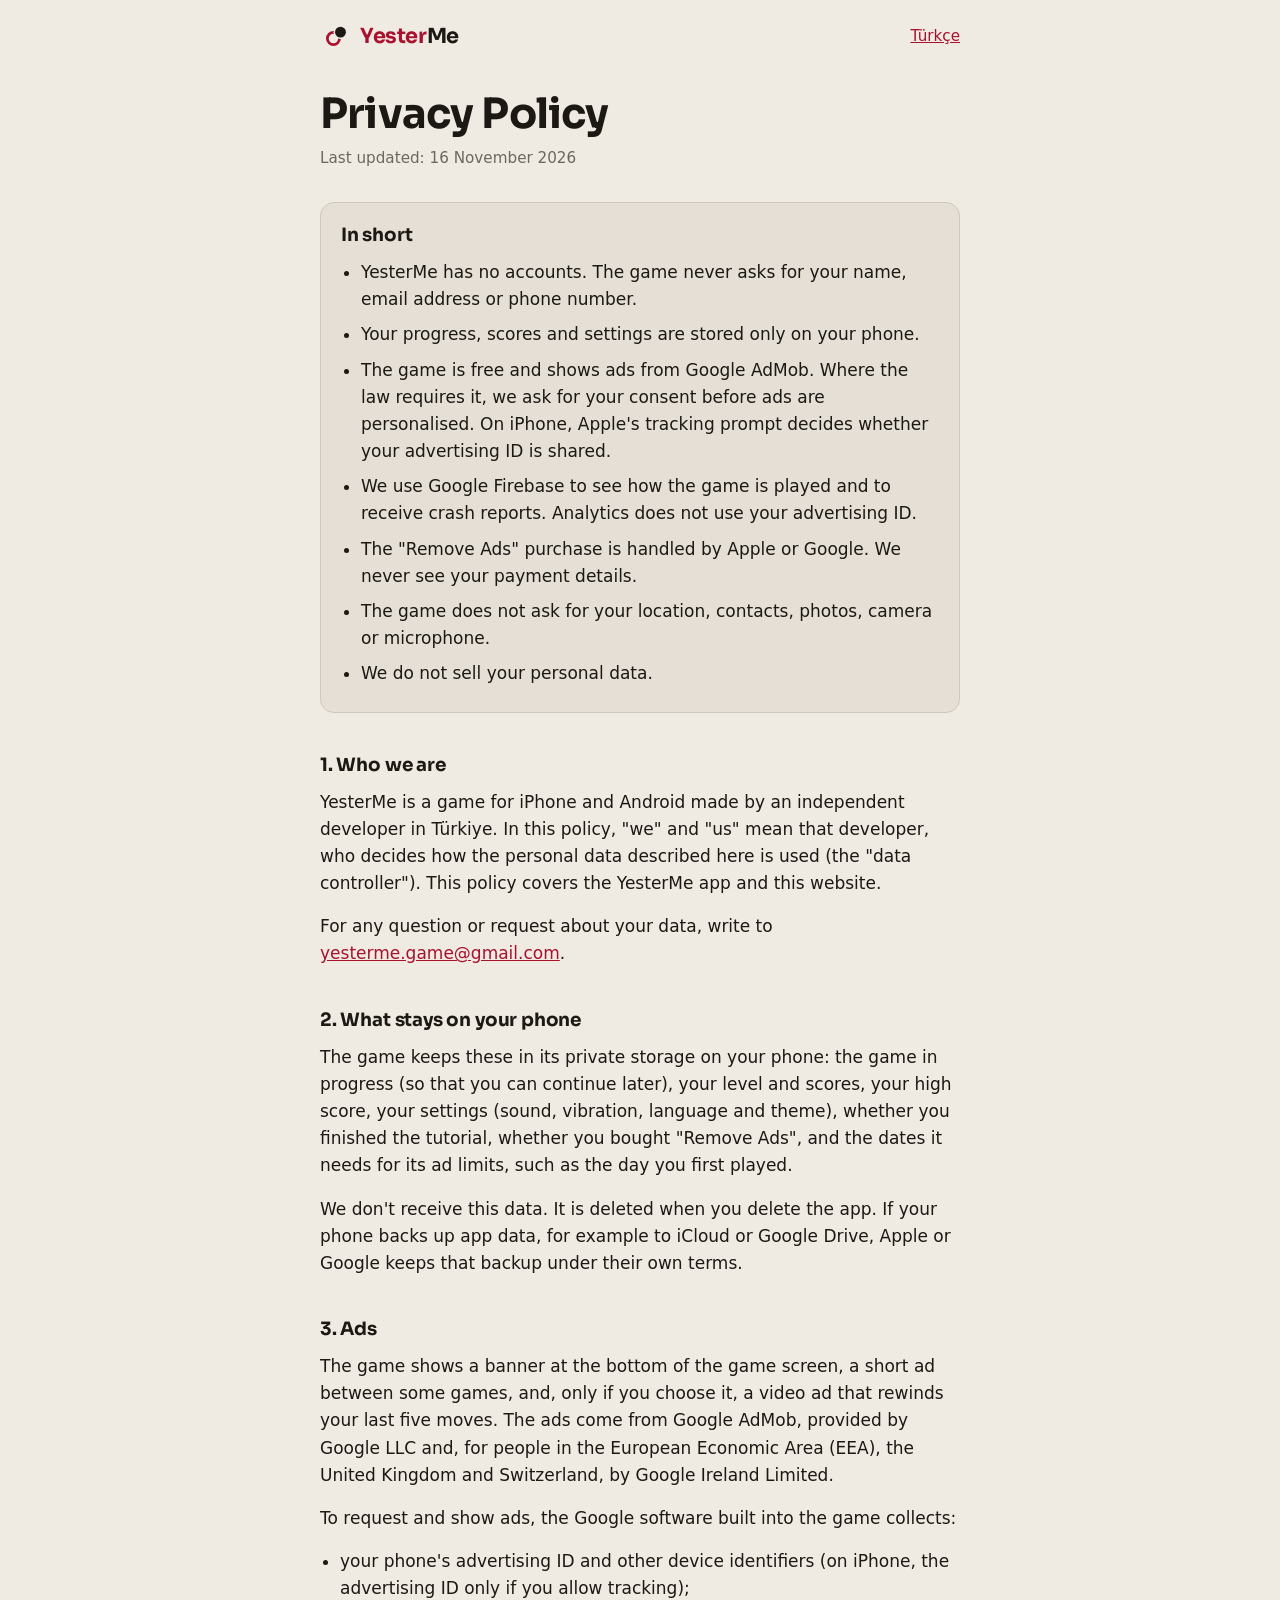
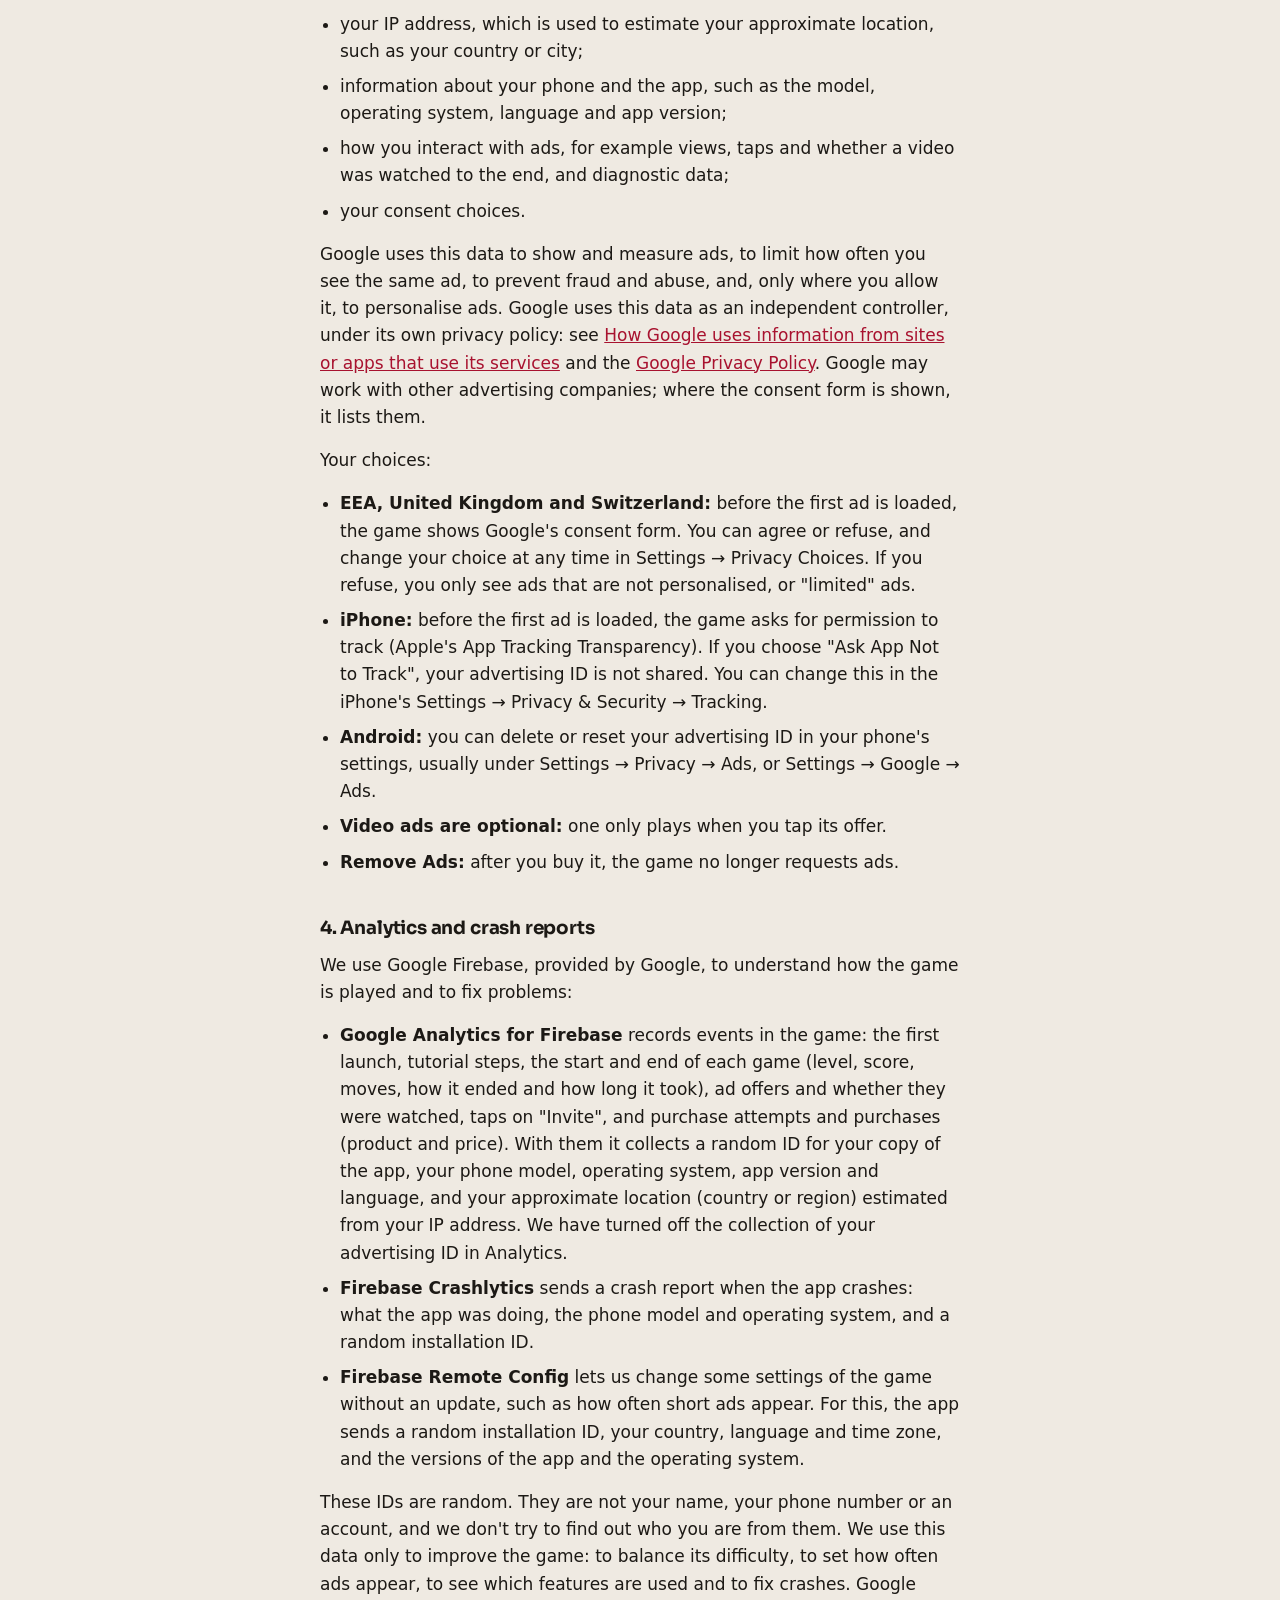
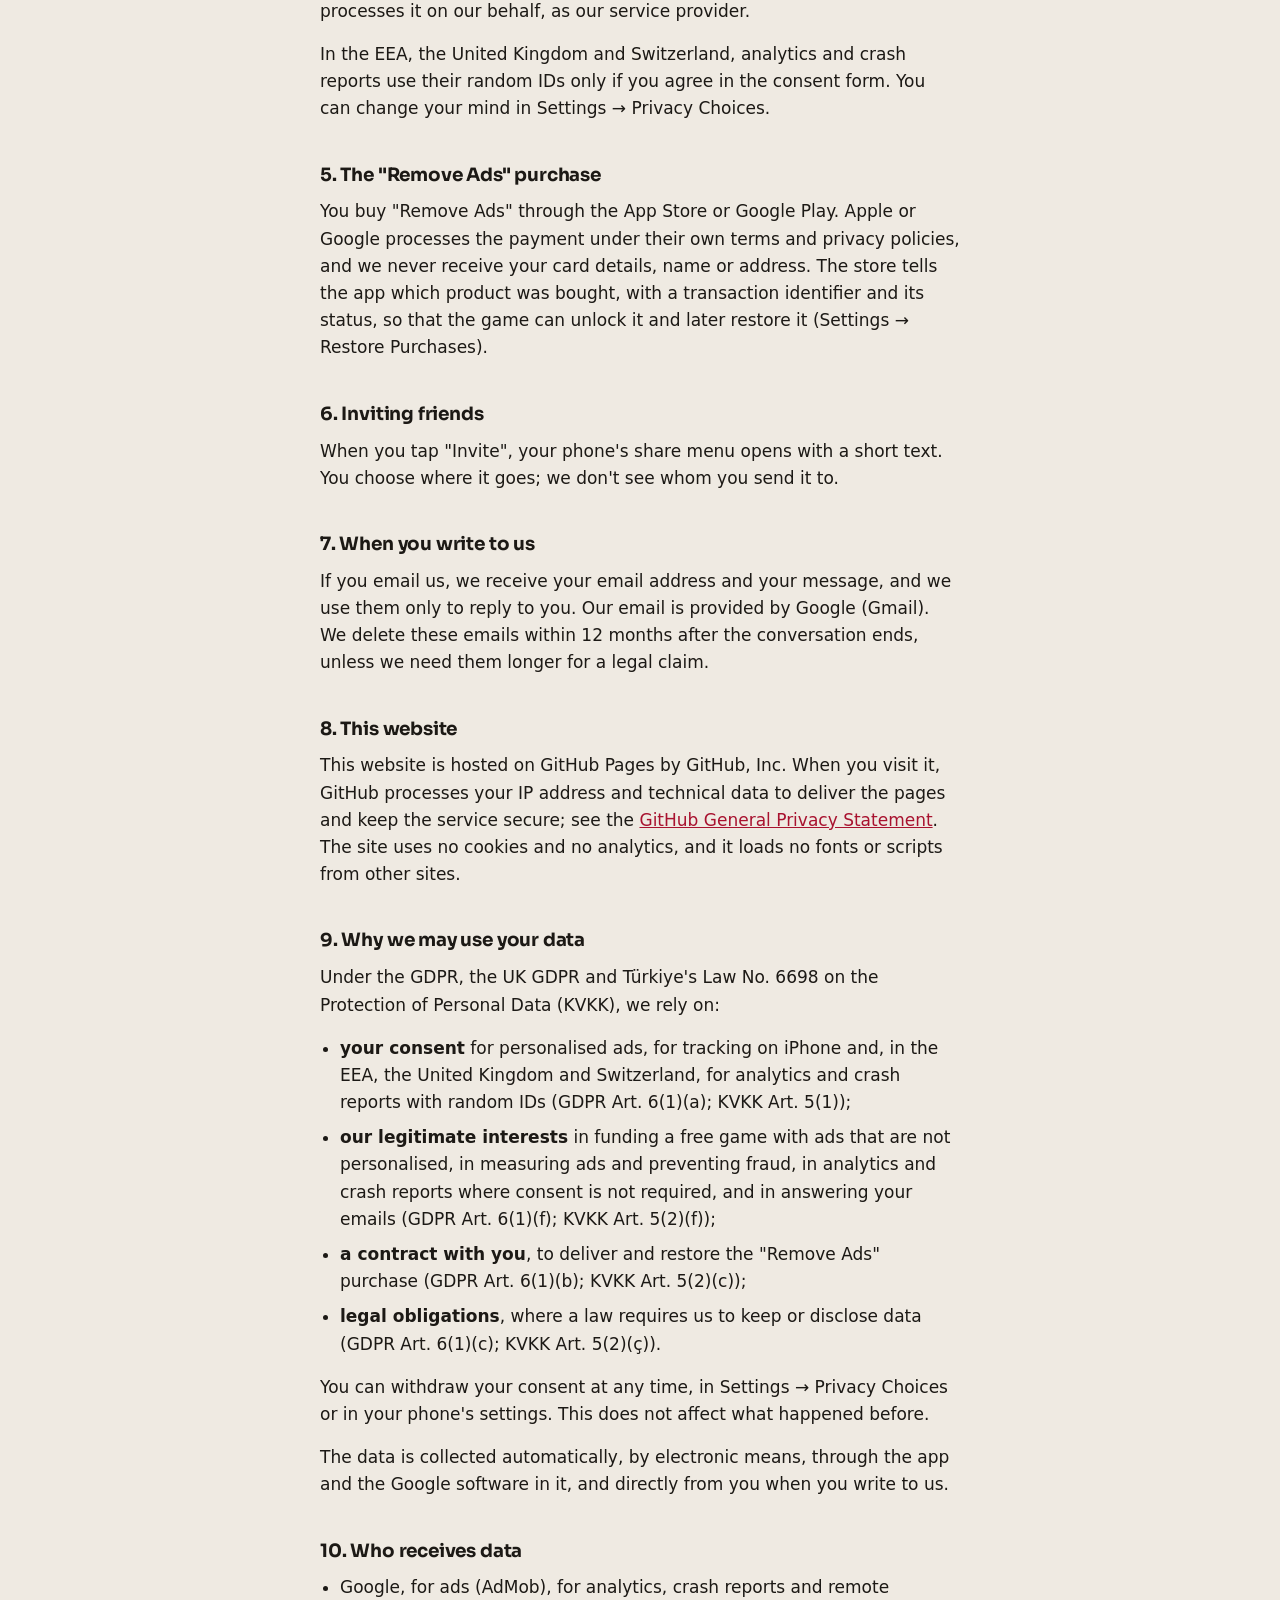
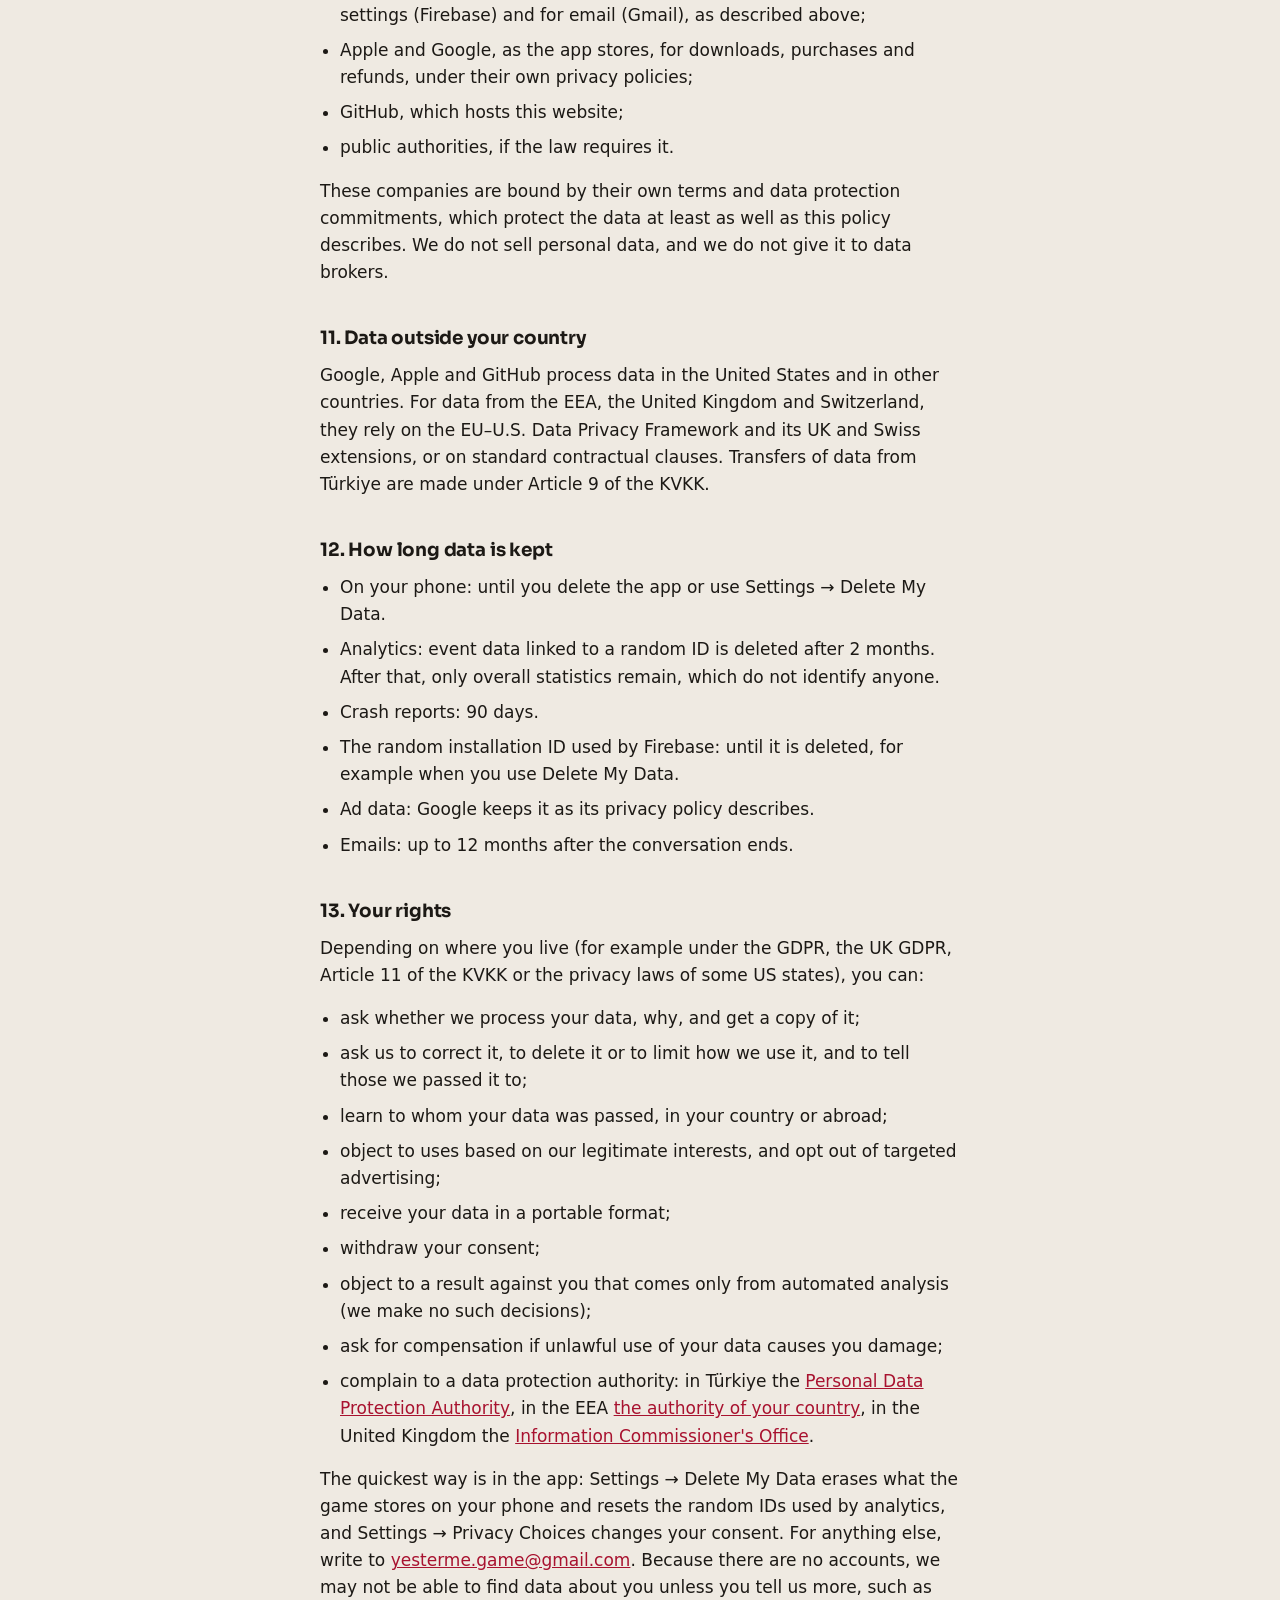
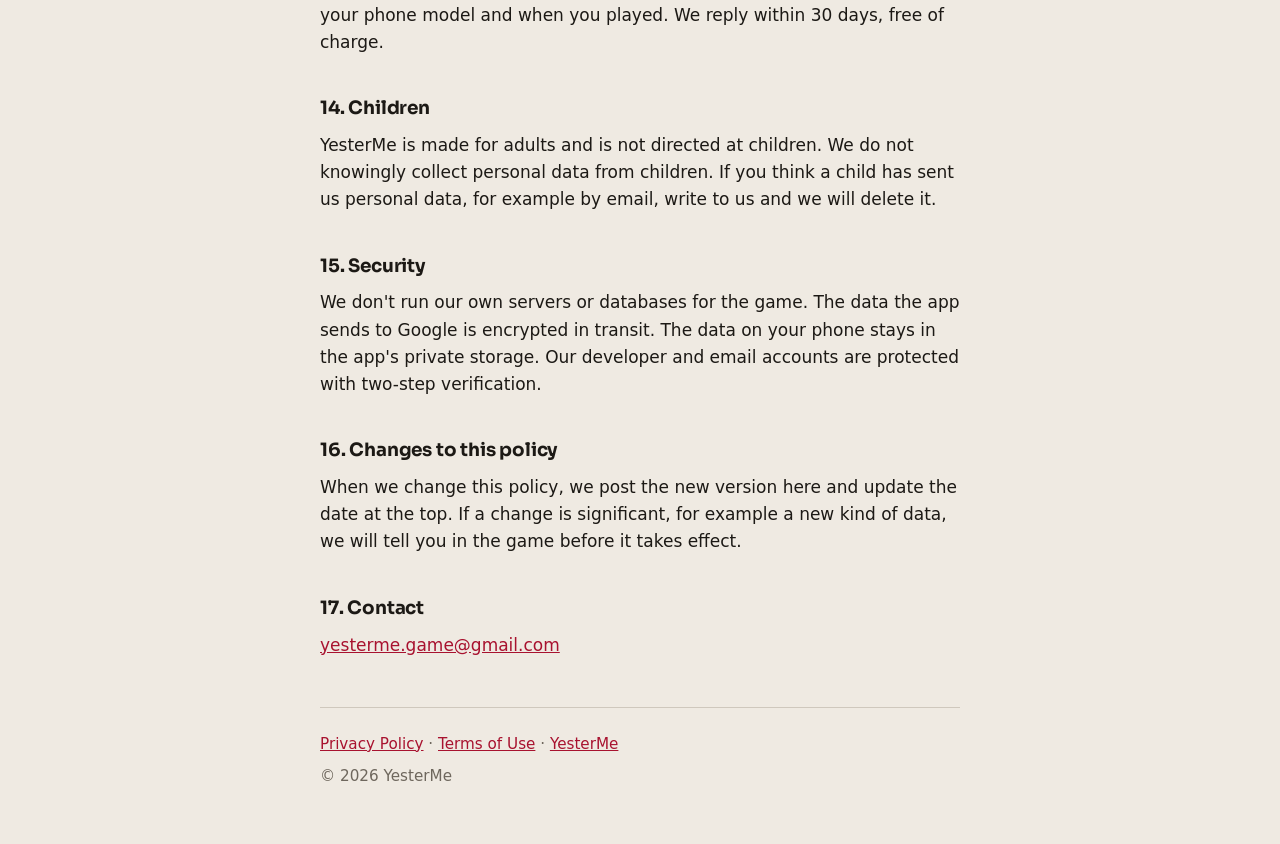
==== privacy/index.html @ 12de2207 "[ADD] Privacy policy and terms of use, in English and Turkish" ====
<!doctype html>
<html lang="en">
<head>
<meta charset="utf-8">
<meta name="viewport" content="width=device-width, initial-scale=1">
<title>Privacy Policy · YesterMe</title>
<meta name="description" content="How the YesterMe game handles your data: ads, analytics, the Remove Ads purchase and your choices.">
<meta name="color-scheme" content="dark light">
<link rel="icon" href="/favicon.svg" type="image/svg+xml">
<link rel="stylesheet" href="/style.css">
<link rel="canonical" href="https://yesterme-game.github.io/privacy/">
<link rel="alternate" hreflang="en" href="https://yesterme-game.github.io/privacy/">
<link rel="alternate" hreflang="tr" href="https://yesterme-game.github.io/tr/gizlilik/">
</head>
<body>
<header class="bar">
  <a class="brand" href="/" aria-label="YesterMe">
    <svg viewBox="0 0 100 100" aria-hidden="true">
      <mask id="cut" maskUnits="userSpaceOnUse" x="0" y="0" width="100" height="100">
        <rect width="100" height="100" fill="#fff"/>
        <circle cx="64" cy="38" r="21.5" fill="#000"/>
      </mask>
      <circle cx="42" cy="58" r="19" fill="none" stroke="var(--cherry)" stroke-width="8.5" mask="url(#cut)"/>
      <circle cx="64" cy="38" r="17" fill="var(--disc)"/>
    </svg>
    <span class="word"><span class="yester">Yester</span><span class="me">Me</span></span>
  </a>
  <a class="lang" href="/tr/gizlilik/" hreflang="tr" lang="tr">Türkçe</a>
</header>
<main class="doc">
  <h1>Privacy Policy</h1>
  <p class="updated">Last updated: 16 November 2026</p>

  <section class="short" aria-labelledby="short">
    <h2 id="short">In short</h2>
    <ul>
      <li>YesterMe has no accounts. The game never asks for your name, email address or phone number.</li>
      <li>Your progress, scores and settings are stored only on your phone.</li>
      <li>The game is free and shows ads from Google AdMob. Where the law requires it, we ask for your consent before ads are personalised. On iPhone, Apple's tracking prompt decides whether your advertising ID is shared.</li>
      <li>We use Google Firebase to see how the game is played and to receive crash reports. Analytics does not use your advertising ID.</li>
      <li>The "Remove Ads" purchase is handled by Apple or Google. We never see your payment details.</li>
      <li>The game does not ask for your location, contacts, photos, camera or microphone.</li>
      <li>We do not sell your personal data.</li>
    </ul>
  </section>

  <h2 id="who">1. Who we are</h2>
  <p>YesterMe is a game for iPhone and Android made by an independent developer in Türkiye. In this policy, "we" and "us" mean that developer, who decides how the personal data described here is used (the "data controller"). This policy covers the YesterMe app and this website.</p>
  <p>For any question or request about your data, write to <a href="mailto:yesterme.game@gmail.com">yesterme.game@gmail.com</a>.</p>

  <h2 id="phone">2. What stays on your phone</h2>
  <p>The game keeps these in its private storage on your phone: the game in progress (so that you can continue later), your level and scores, your high score, your settings (sound, vibration, language and theme), whether you finished the tutorial, whether you bought "Remove Ads", and the dates it needs for its ad limits, such as the day you first played.</p>
  <p>We don't receive this data. It is deleted when you delete the app. If your phone backs up app data, for example to iCloud or Google Drive, Apple or Google keeps that backup under their own terms.</p>

  <h2 id="ads">3. Ads</h2>
  <p>The game shows a banner at the bottom of the game screen, a short ad between some games, and, only if you choose it, a video ad that rewinds your last five moves. The ads come from Google AdMob, provided by Google LLC and, for people in the European Economic Area (EEA), the United Kingdom and Switzerland, by Google Ireland Limited.</p>
  <p>To request and show ads, the Google software built into the game collects:</p>
  <ul>
    <li>your phone's advertising ID and other device identifiers (on iPhone, the advertising ID only if you allow tracking);</li>
    <li>your IP address, which is used to estimate your approximate location, such as your country or city;</li>
    <li>information about your phone and the app, such as the model, operating system, language and app version;</li>
    <li>how you interact with ads, for example views, taps and whether a video was watched to the end, and diagnostic data;</li>
    <li>your consent choices.</li>
  </ul>
  <p>Google uses this data to show and measure ads, to limit how often you see the same ad, to prevent fraud and abuse, and, only where you allow it, to personalise ads. Google uses this data as an independent controller, under its own privacy policy: see <a href="https://policies.google.com/technologies/partner-sites">How Google uses information from sites or apps that use its services</a> and the <a href="https://policies.google.com/privacy">Google Privacy Policy</a>. Google may work with other advertising companies; where the consent form is shown, it lists them.</p>
  <p>Your choices:</p>
  <ul>
    <li><strong>EEA, United Kingdom and Switzerland:</strong> before the first ad is loaded, the game shows Google's consent form. You can agree or refuse, and change your choice at any time in Settings → Privacy Choices. If you refuse, you only see ads that are not personalised, or "limited" ads.</li>
    <li><strong>iPhone:</strong> before the first ad is loaded, the game asks for permission to track (Apple's App Tracking Transparency). If you choose "Ask App Not to Track", your advertising ID is not shared. You can change this in the iPhone's Settings → Privacy &amp; Security → Tracking.</li>
    <li><strong>Android:</strong> you can delete or reset your advertising ID in your phone's settings, usually under Settings → Privacy → Ads, or Settings → Google → Ads.</li>
    <li><strong>Video ads are optional:</strong> one only plays when you tap its offer.</li>
    <li><strong>Remove Ads:</strong> after you buy it, the game no longer requests ads.</li>
  </ul>

  <h2 id="analytics">4. Analytics and crash reports</h2>
  <p>We use Google Firebase, provided by Google, to understand how the game is played and to fix problems:</p>
  <ul>
    <li><strong>Google Analytics for Firebase</strong> records events in the game: the first launch, tutorial steps, the start and end of each game (level, score, moves, how it ended and how long it took), ad offers and whether they were watched, taps on "Invite", and purchase attempts and purchases (product and price). With them it collects a random ID for your copy of the app, your phone model, operating system, app version and language, and your approximate location (country or region) estimated from your IP address. We have turned off the collection of your advertising ID in Analytics.</li>
    <li><strong>Firebase Crashlytics</strong> sends a crash report when the app crashes: what the app was doing, the phone model and operating system, and a random installation ID.</li>
    <li><strong>Firebase Remote Config</strong> lets us change some settings of the game without an update, such as how often short ads appear. For this, the app sends a random installation ID, your country, language and time zone, and the versions of the app and the operating system.</li>
  </ul>
  <p>These IDs are random. They are not your name, your phone number or an account, and we don't try to find out who you are from them. We use this data only to improve the game: to balance its difficulty, to set how often ads appear, to see which features are used and to fix crashes. Google processes it on our behalf, as our service provider.</p>
  <p>In the EEA, the United Kingdom and Switzerland, analytics and crash reports use their random IDs only if you agree in the consent form. You can change your mind in Settings → Privacy Choices.</p>

  <h2 id="purchases">5. The "Remove Ads" purchase</h2>
  <p>You buy "Remove Ads" through the App Store or Google Play. Apple or Google processes the payment under their own terms and privacy policies, and we never receive your card details, name or address. The store tells the app which product was bought, with a transaction identifier and its status, so that the game can unlock it and later restore it (Settings → Restore Purchases).</p>

  <h2 id="invite">6. Inviting friends</h2>
  <p>When you tap "Invite", your phone's share menu opens with a short text. You choose where it goes; we don't see whom you send it to.</p>

  <h2 id="email">7. When you write to us</h2>
  <p>If you email us, we receive your email address and your message, and we use them only to reply to you. Our email is provided by Google (Gmail). We delete these emails within 12 months after the conversation ends, unless we need them longer for a legal claim.</p>

  <h2 id="website">8. This website</h2>
  <p>This website is hosted on GitHub Pages by GitHub, Inc. When you visit it, GitHub processes your IP address and technical data to deliver the pages and keep the service secure; see the <a href="https://docs.github.com/en/site-policy/privacy-policies/github-general-privacy-statement">GitHub General Privacy Statement</a>. The site uses no cookies and no analytics, and it loads no fonts or scripts from other sites.</p>

  <h2 id="bases">9. Why we may use your data</h2>
  <p>Under the GDPR, the UK GDPR and Türkiye's Law No. 6698 on the Protection of Personal Data (KVKK), we rely on:</p>
  <ul>
    <li><strong>your consent</strong> for personalised ads, for tracking on iPhone and, in the EEA, the United Kingdom and Switzerland, for analytics and crash reports with random IDs (GDPR Art. 6(1)(a); KVKK Art. 5(1));</li>
    <li><strong>our legitimate interests</strong> in funding a free game with ads that are not personalised, in measuring ads and preventing fraud, in analytics and crash reports where consent is not required, and in answering your emails (GDPR Art. 6(1)(f); KVKK Art. 5(2)(f));</li>
    <li><strong>a contract with you</strong>, to deliver and restore the "Remove Ads" purchase (GDPR Art. 6(1)(b); KVKK Art. 5(2)(c));</li>
    <li><strong>legal obligations</strong>, where a law requires us to keep or disclose data (GDPR Art. 6(1)(c); KVKK Art. 5(2)(ç)).</li>
  </ul>
  <p>You can withdraw your consent at any time, in Settings → Privacy Choices or in your phone's settings. This does not affect what happened before.</p>
  <p>The data is collected automatically, by electronic means, through the app and the Google software in it, and directly from you when you write to us.</p>

  <h2 id="recipients">10. Who receives data</h2>
  <ul>
    <li>Google, for ads (AdMob), for analytics, crash reports and remote settings (Firebase) and for email (Gmail), as described above;</li>
    <li>Apple and Google, as the app stores, for downloads, purchases and refunds, under their own privacy policies;</li>
    <li>GitHub, which hosts this website;</li>
    <li>public authorities, if the law requires it.</li>
  </ul>
  <p>These companies are bound by their own terms and data protection commitments, which protect the data at least as well as this policy describes. We do not sell personal data, and we do not give it to data brokers.</p>

  <h2 id="transfers">11. Data outside your country</h2>
  <p>Google, Apple and GitHub process data in the United States and in other countries. For data from the EEA, the United Kingdom and Switzerland, they rely on the EU–U.S. Data Privacy Framework and its UK and Swiss extensions, or on standard contractual clauses. Transfers of data from Türkiye are made under Article 9 of the KVKK.</p>

  <h2 id="retention">12. How long data is kept</h2>
  <ul>
    <li>On your phone: until you delete the app or use Settings → Delete My Data.</li>
    <li>Analytics: event data linked to a random ID is deleted after 2 months. After that, only overall statistics remain, which do not identify anyone.</li>
    <li>Crash reports: 90 days.</li>
    <li>The random installation ID used by Firebase: until it is deleted, for example when you use Delete My Data.</li>
    <li>Ad data: Google keeps it as its privacy policy describes.</li>
    <li>Emails: up to 12 months after the conversation ends.</li>
  </ul>

  <h2 id="rights">13. Your rights</h2>
  <p>Depending on where you live (for example under the GDPR, the UK GDPR, Article 11 of the KVKK or the privacy laws of some US states), you can:</p>
  <ul>
    <li>ask whether we process your data, why, and get a copy of it;</li>
    <li>ask us to correct it, to delete it or to limit how we use it, and to tell those we passed it to;</li>
    <li>learn to whom your data was passed, in your country or abroad;</li>
    <li>object to uses based on our legitimate interests, and opt out of targeted advertising;</li>
    <li>receive your data in a portable format;</li>
    <li>withdraw your consent;</li>
    <li>object to a result against you that comes only from automated analysis (we make no such decisions);</li>
    <li>ask for compensation if unlawful use of your data causes you damage;</li>
    <li>complain to a data protection authority: in Türkiye the <a href="https://www.kvkk.gov.tr/">Personal Data Protection Authority</a>, in the EEA <a href="https://www.edpb.europa.eu/about-edpb/about-edpb/members_en">the authority of your country</a>, in the United Kingdom the <a href="https://ico.org.uk/make-a-complaint/">Information Commissioner's Office</a>.</li>
  </ul>
  <p>The quickest way is in the app: Settings → Delete My Data erases what the game stores on your phone and resets the random IDs used by analytics, and Settings → Privacy Choices changes your consent. For anything else, write to <a href="mailto:yesterme.game@gmail.com">yesterme.game@gmail.com</a>. Because there are no accounts, we may not be able to find data about you unless you tell us more, such as your phone model and when you played. We reply within 30 days, free of charge.</p>

  <h2 id="children">14. Children</h2>
  <p>YesterMe is made for adults and is not directed at children. We do not knowingly collect personal data from children. If you think a child has sent us personal data, for example by email, write to us and we will delete it.</p>

  <h2 id="security">15. Security</h2>
  <p>We don't run our own servers or databases for the game. The data the app sends to Google is encrypted in transit. The data on your phone stays in the app's private storage. Our developer and email accounts are protected with two-step verification.</p>

  <h2 id="changes">16. Changes to this policy</h2>
  <p>When we change this policy, we post the new version here and update the date at the top. If a change is significant, for example a new kind of data, we will tell you in the game before it takes effect.</p>

  <h2 id="contact">17. Contact</h2>
  <p><a href="mailto:yesterme.game@gmail.com">yesterme.game@gmail.com</a></p>

  <footer>
    <p><a href="/privacy/">Privacy Policy</a> · <a href="/terms/">Terms of Use</a> · <a href="/">YesterMe</a></p>
    <p>© 2026 YesterMe</p>
  </footer>
</main>
</body>
</html>
---- style.css ----
/* YesterMe website: one stylesheet for every page. The colours are the game's own: Night Watch's
   dark board and the cherry of the echoes (the game repo's DECISIONS S-70, S-71). */

/* Sora Bold, the wordmark's typeface (SIL Open Font License, fonts/OFL.txt), served from this
   site so that a visit sends nothing to a font host. */
@font-face {
  font-family: "Sora";
  src: url("/fonts/sora-700.ttf") format("truetype");
  font-weight: 700;
  font-display: swap;
}

:root {
  --bg: #1a1815;
  --panel: #24211d;
  --ink: #efe8dc;
  --muted: #9a9284;
  --border: #3a352f;
  --cherry: #f2405f;
  --disc: #f7f2e8;
  --primary: #c01c3e;
  --on-primary: #fff7f2;
}
@media (prefers-color-scheme: light) {
  :root {
    --bg: #efeae2;
    --panel: #e5dfd5;
    --ink: #1c1915;
    --muted: #6e675d;
    --border: #cfc8bd;
    --cherry: #a8122f;
    --disc: #1c1915;
    --primary: #a8122f;
    --on-primary: #ffffff;
  }
}

* { box-sizing: border-box; }
html { -webkit-text-size-adjust: 100%; }
body {
  margin: 0;
  background: var(--bg);
  color: var(--ink);
  font: 17px/1.6 system-ui, -apple-system, "Segoe UI", Roboto, "Helvetica Neue", Arial, sans-serif;
}
a { color: var(--cherry); }
p { margin: 0 0 1rem; }
.yester { color: var(--cherry); }
.me { color: var(--ink); }

/* The home page. */
.home { max-width: 36rem; margin: 0 auto; padding: 4.5rem 16px 3rem; }
.home .logo { display: flex; align-items: center; gap: 14px; margin: 0 0 1.25rem; }
.home .logo svg { width: 64px; height: 64px; flex: none; }
.home h1 {
  margin: 0;
  font: 700 clamp(2.6rem, 11vw, 3.6rem)/1 "Sora", system-ui, sans-serif;
  letter-spacing: -0.03em;
}
.home .tagline { margin: 0 0 1rem; font: 700 1.25rem/1.35 "Sora", system-ui, sans-serif; letter-spacing: -0.01em; }
.home .soon {
  display: inline-block;
  margin-top: 0.25rem;
  padding: 0.4rem 0.9rem;
  border-radius: 999px;
  background: var(--primary);
  color: var(--on-primary);
  font: 700 0.85rem/1.2 "Sora", system-ui, sans-serif;
}
.home section { margin-top: 3rem; padding-top: 2.25rem; border-top: 1px solid var(--border); }
.home h2 {
  margin: 0 0 0.75rem;
  font: 700 0.8rem/1 "Sora", system-ui, sans-serif;
  letter-spacing: 0.1em;
  text-transform: uppercase;
  color: var(--muted);
}
footer { margin-top: 3rem; padding-top: 1.5rem; border-top: 1px solid var(--border); color: var(--muted); font-size: 0.95rem; }

/* The privacy policy and the terms of use. */
.bar {
  max-width: 42rem;
  margin: 0 auto;
  padding: 1.25rem 16px 0;
  display: flex;
  align-items: center;
  justify-content: space-between;
  gap: 1rem;
}
.brand { display: inline-flex; align-items: center; gap: 8px; text-decoration: none; }
.brand svg { width: 32px; height: 32px; flex: none; }
.brand .word { font: 700 1.3rem/1 "Sora", system-ui, sans-serif; letter-spacing: -0.02em; }
.lang { font-size: 0.95rem; }
.doc { max-width: 42rem; margin: 0 auto; padding: 2.5rem 16px 3rem; }
.doc h1 {
  margin: 0 0 0.5rem;
  font: 700 clamp(2rem, 8vw, 2.6rem)/1.1 "Sora", system-ui, sans-serif;
  letter-spacing: -0.02em;
}
.doc .updated { margin: 0 0 2rem; color: var(--muted); font-size: 0.95rem; }
.doc h2 {
  margin: 2.5rem 0 0.75rem;
  font: 700 1.15rem/1.3 "Sora", system-ui, sans-serif;
  letter-spacing: -0.01em;
}
.doc ul { margin: 0 0 1rem; padding-left: 1.25rem; }
.doc li { margin: 0 0 0.5rem; }
.doc .short {
  margin: 0 0 2rem;
  padding: 1.25rem 1.25rem 0.5rem;
  border: 1px solid var(--border);
  border-radius: 14px;
  background: var(--panel);
}
.doc .short h2 { margin-top: 0; }
.doc footer p { margin-bottom: 0.5rem; }
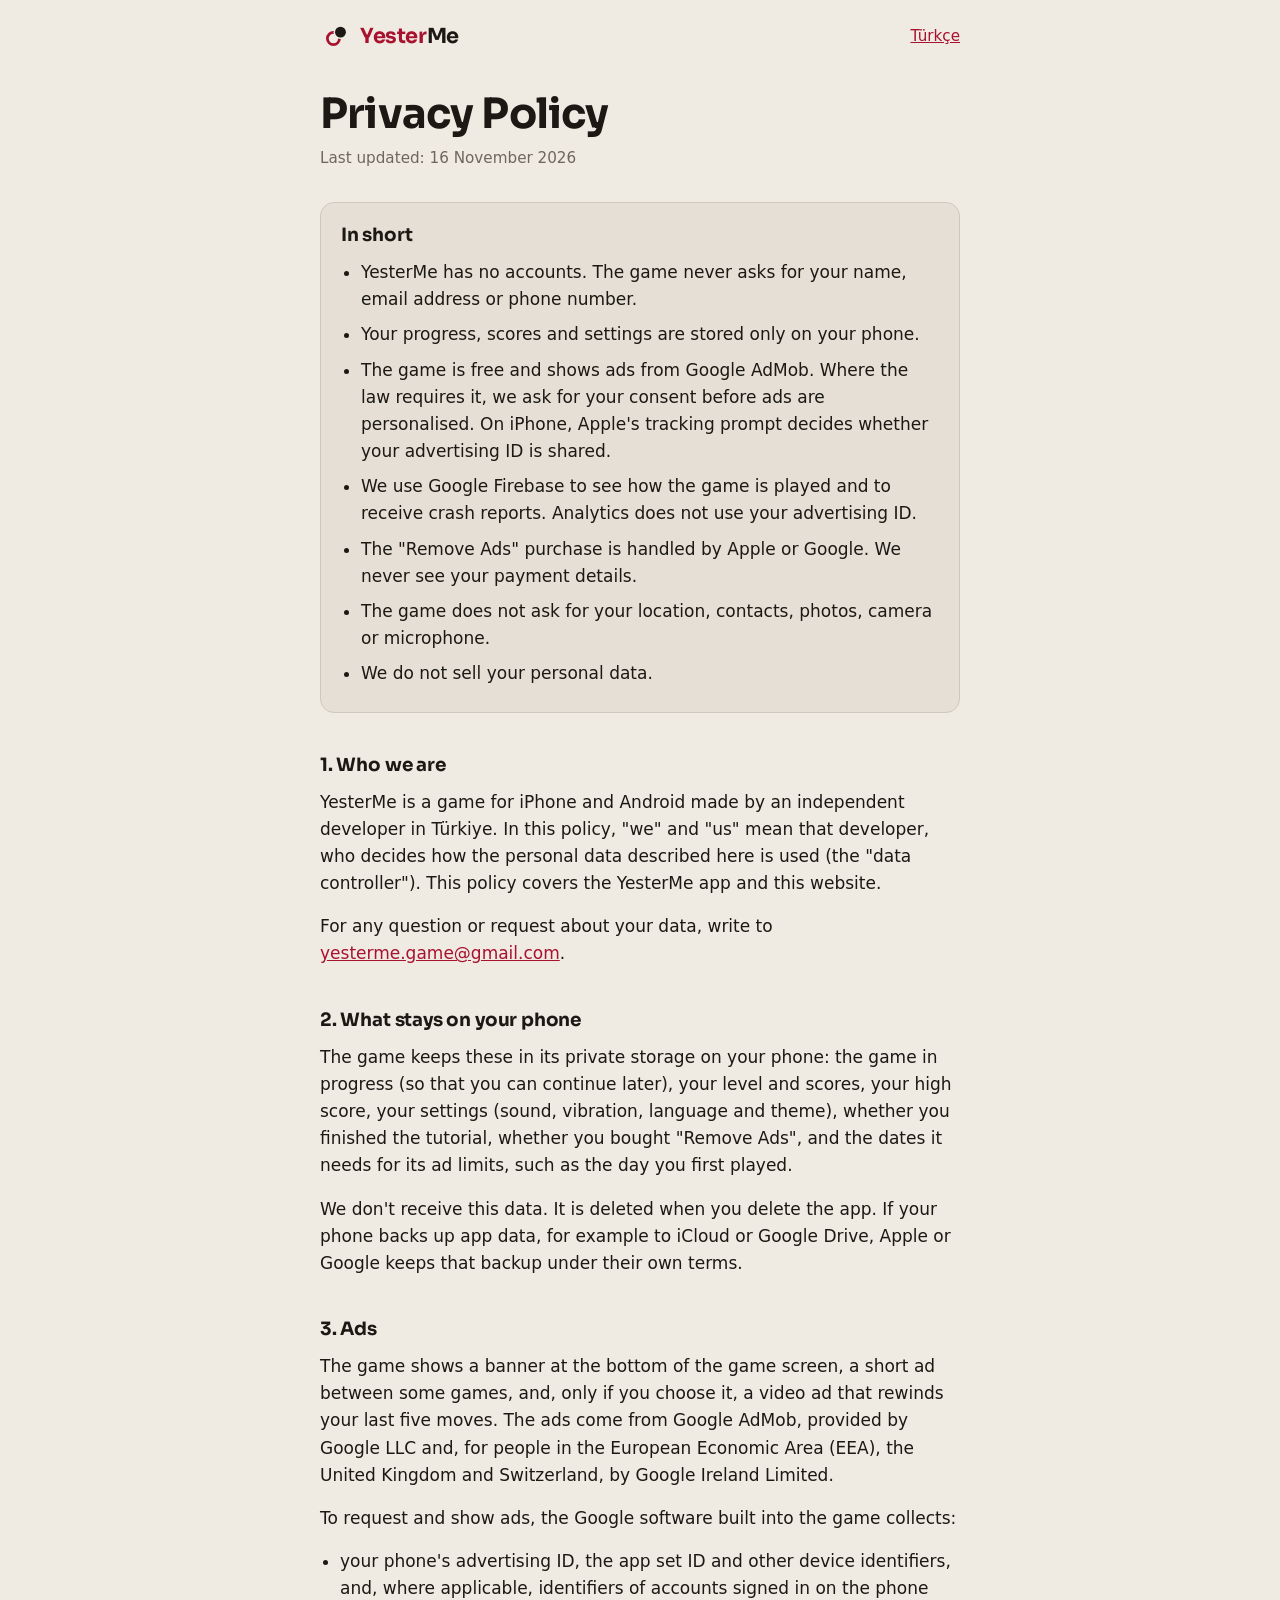
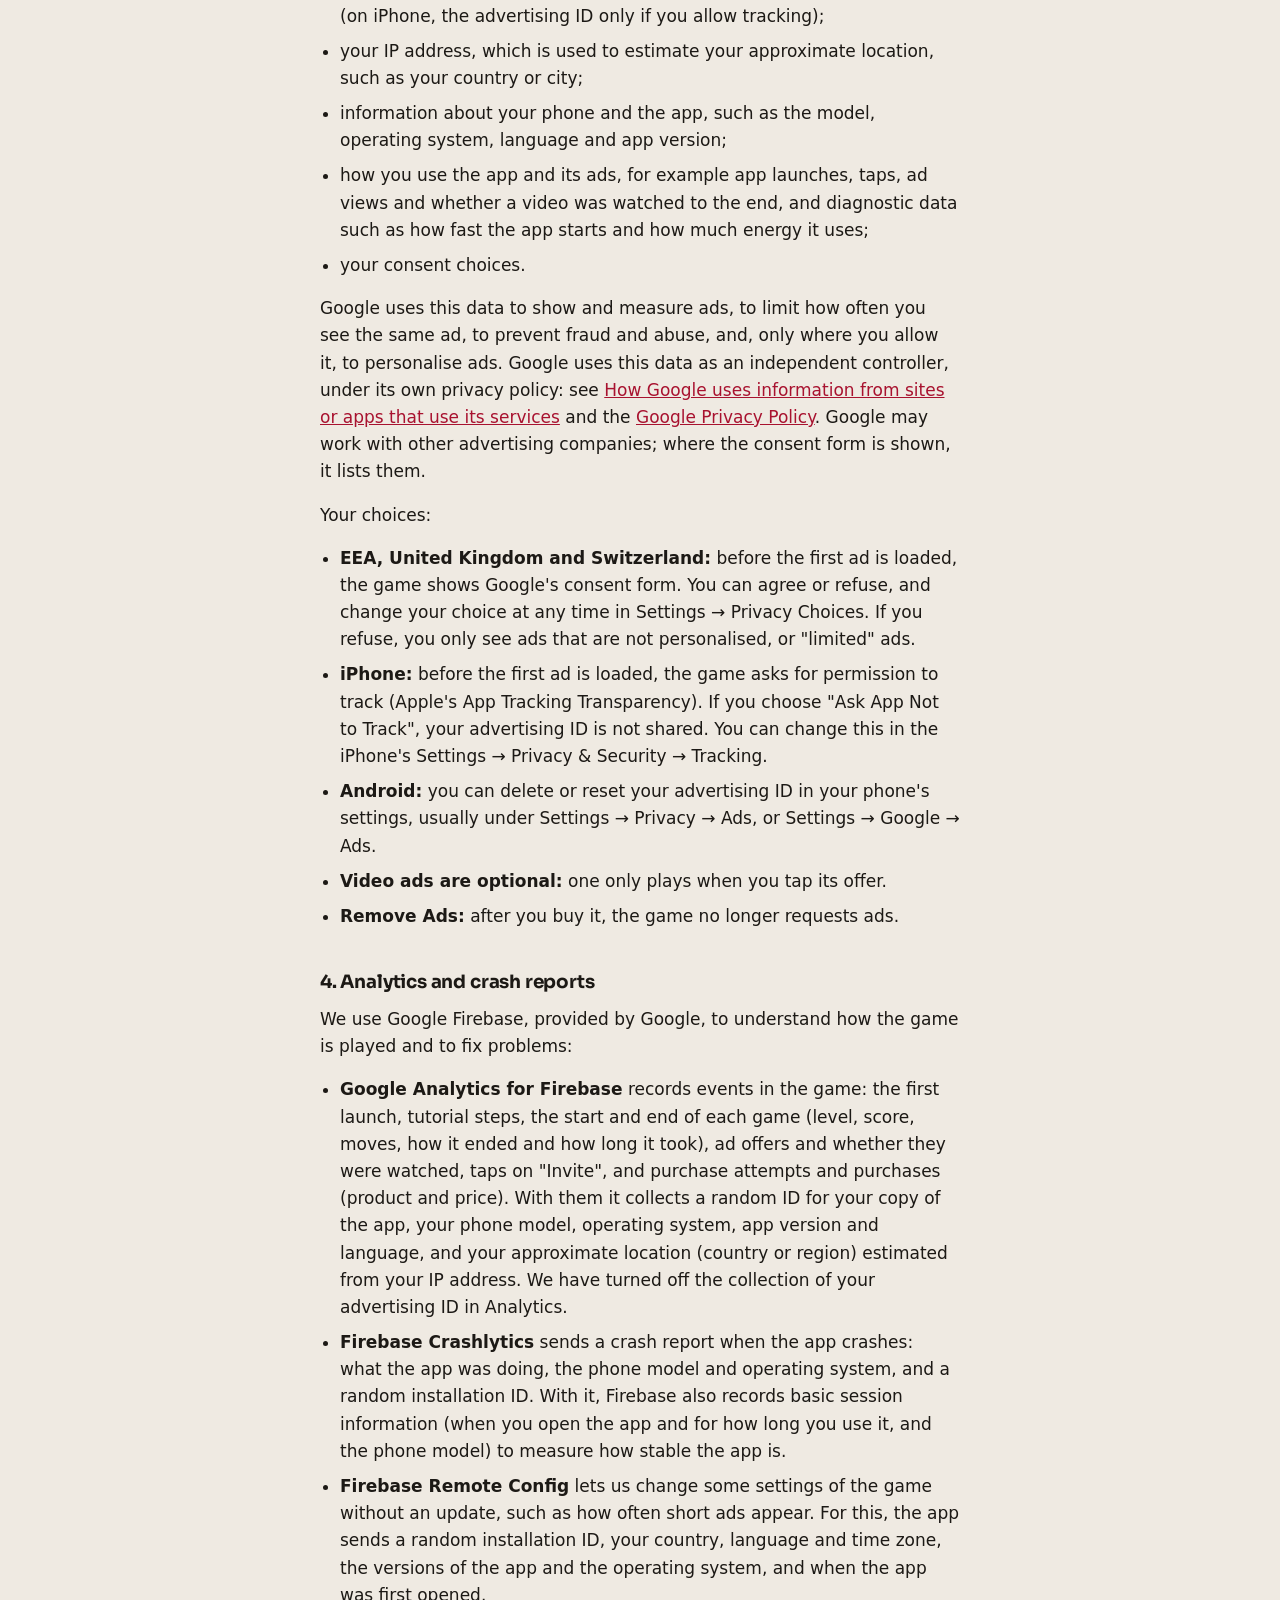
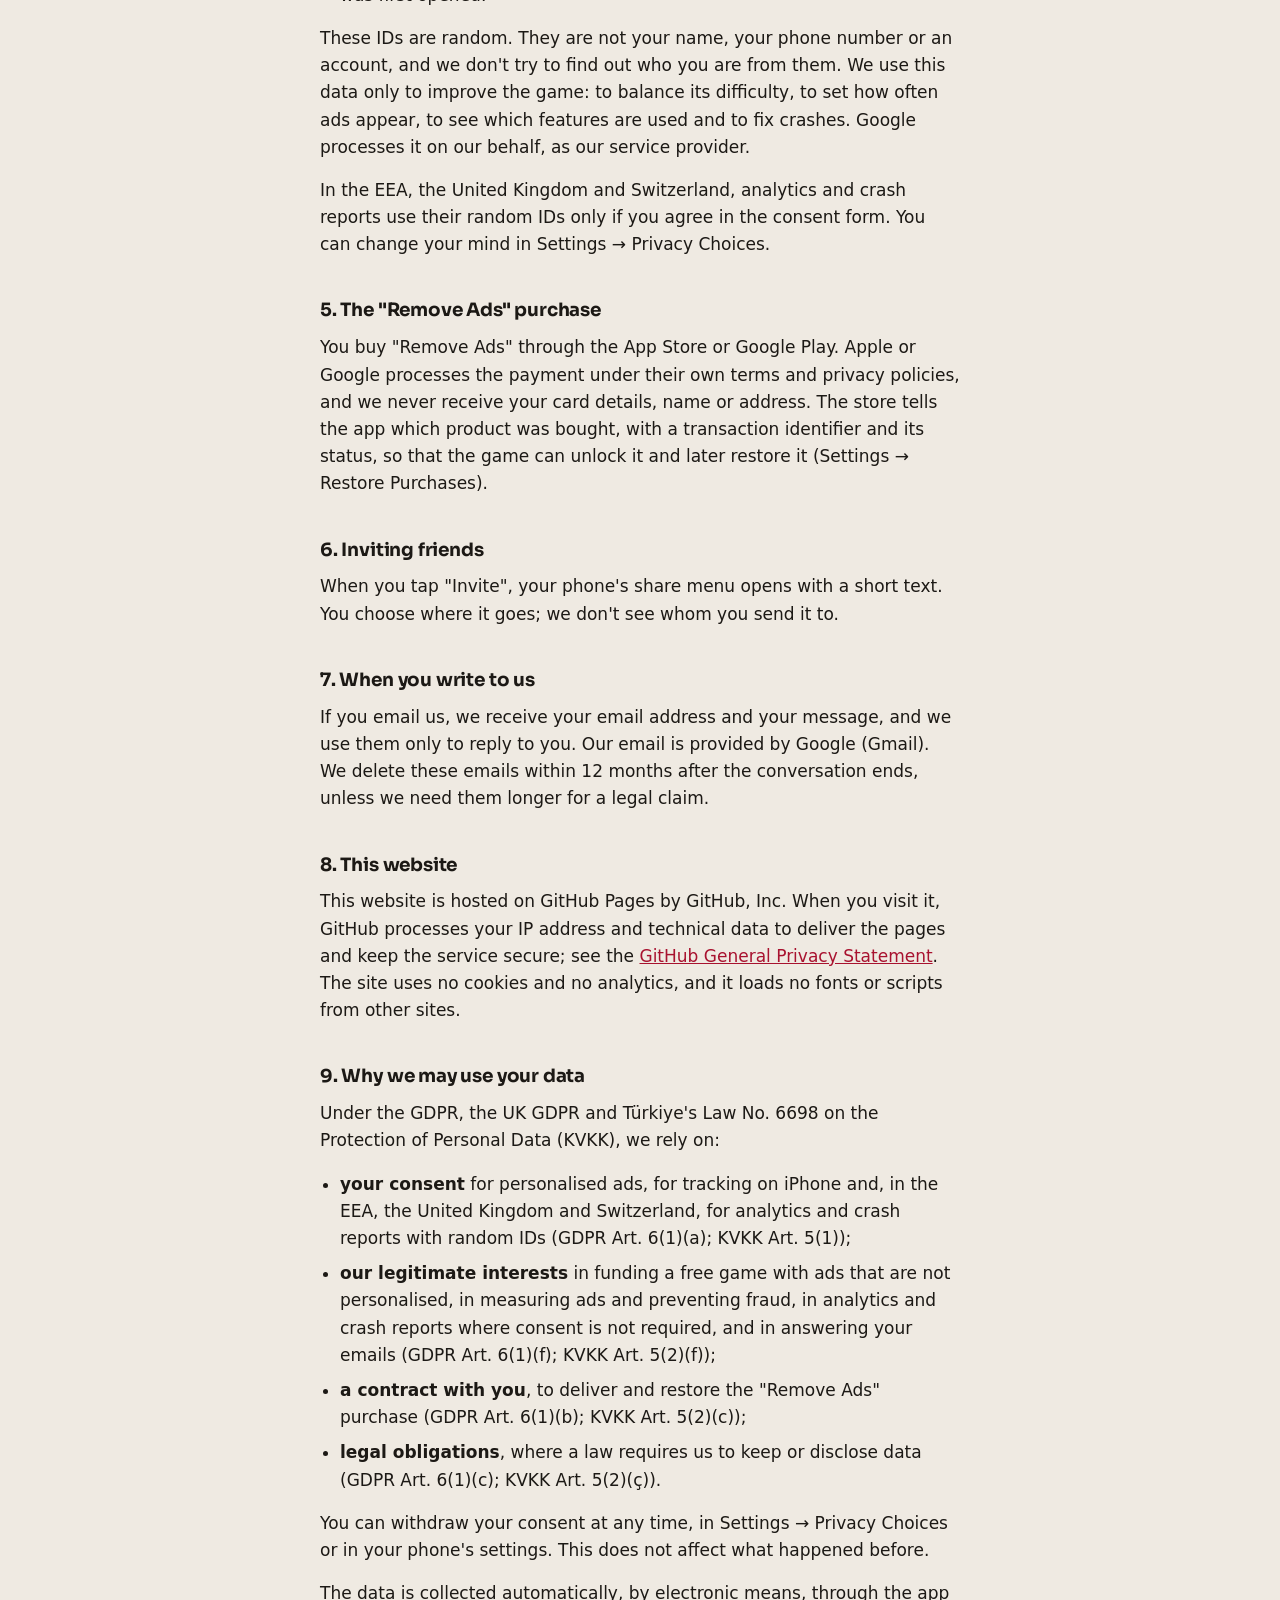
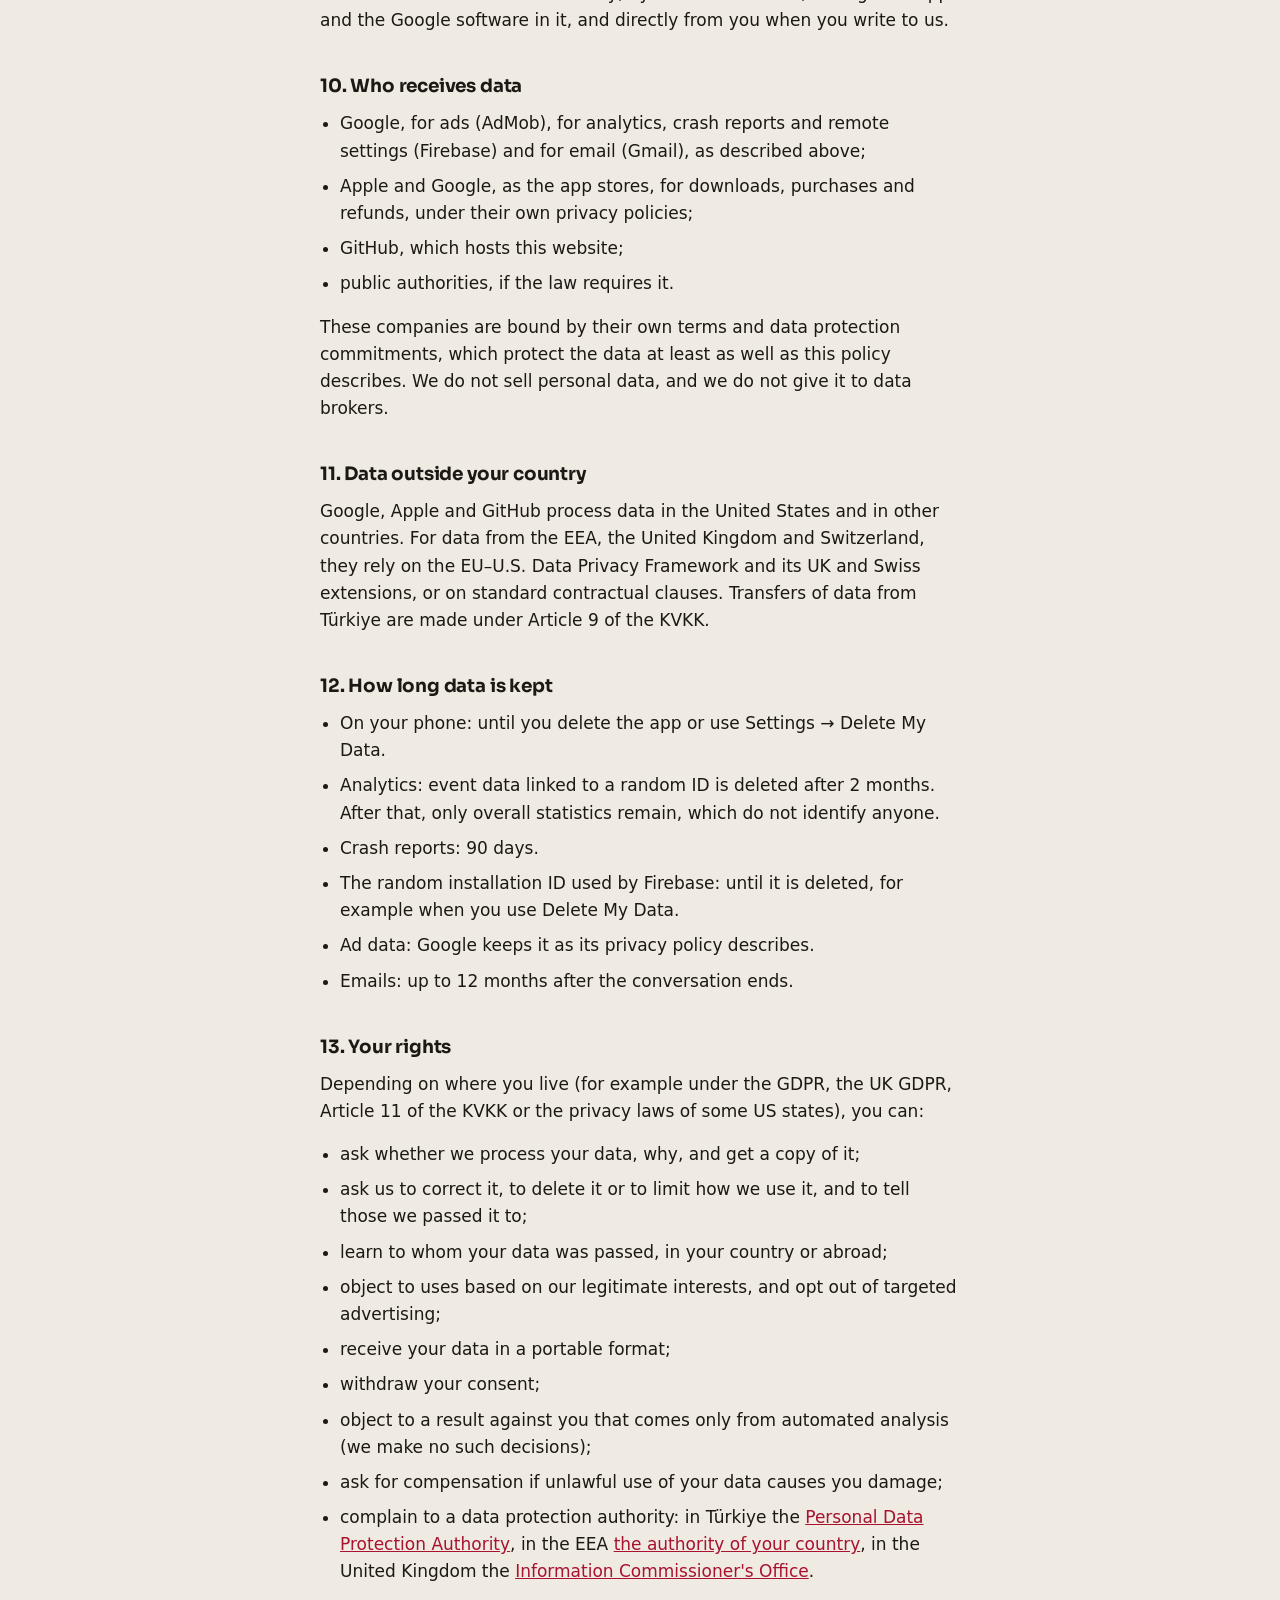
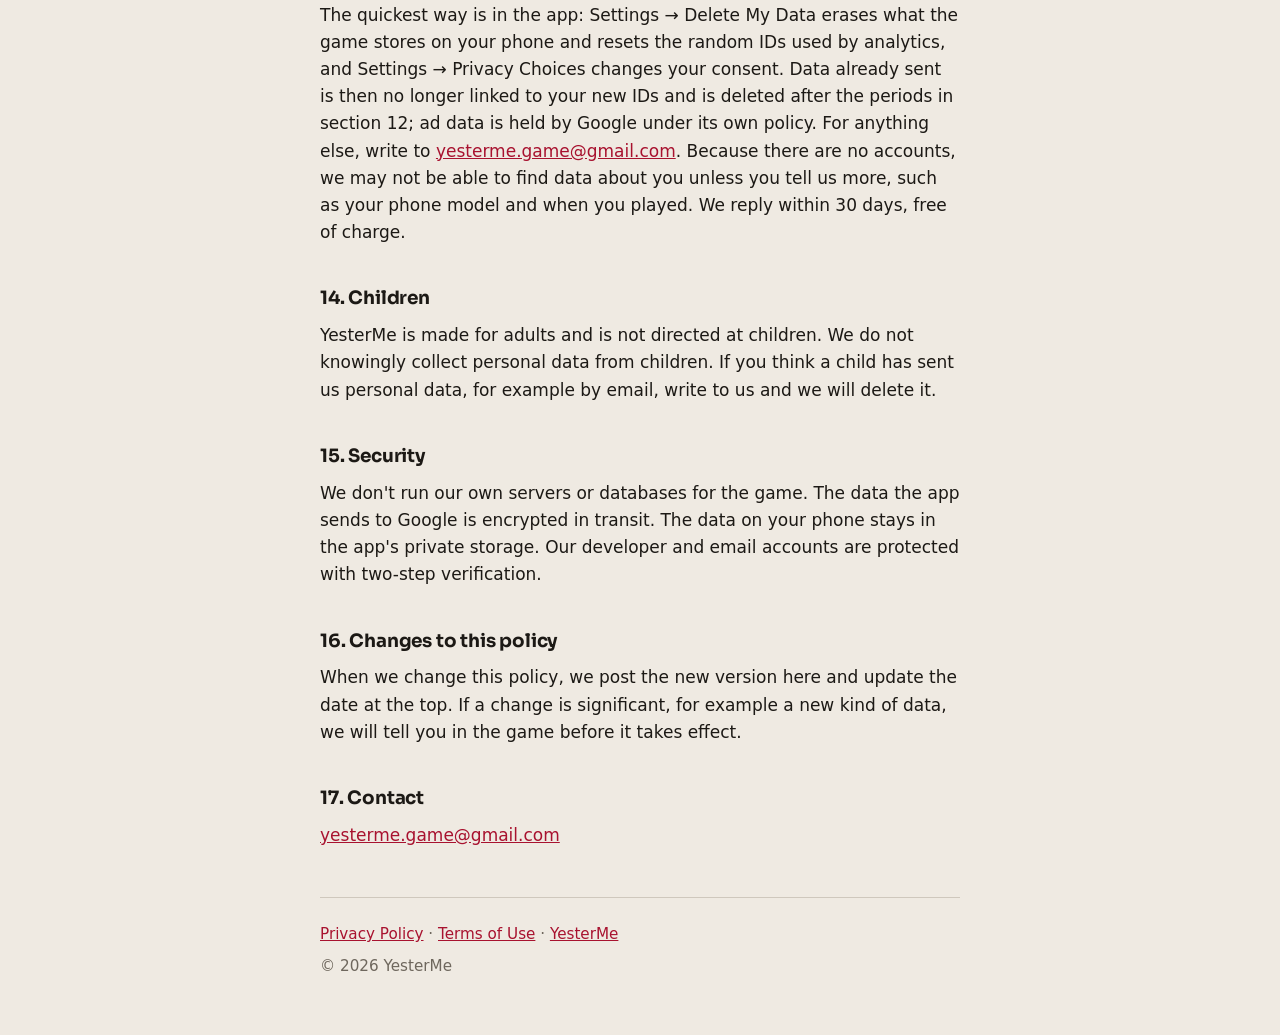
==== commit 1314cbea: "[IMP] Privacy policy: name all the data the Google SDKs send, and what deletion does not reach" ====
--- a/privacy/index.html
+++ b/privacy/index.html
@@ -56,10 +56,10 @@
   <p>The game shows a banner at the bottom of the game screen, a short ad between some games, and, only if you choose it, a video ad that rewinds your last five moves. The ads come from Google AdMob, provided by Google LLC and, for people in the European Economic Area (EEA), the United Kingdom and Switzerland, by Google Ireland Limited.</p>
   <p>To request and show ads, the Google software built into the game collects:</p>
   <ul>
-    <li>your phone's advertising ID and other device identifiers (on iPhone, the advertising ID only if you allow tracking);</li>
+    <li>your phone's advertising ID, the app set ID and other device identifiers, and, where applicable, identifiers of accounts signed in on the phone (on iPhone, the advertising ID only if you allow tracking);</li>
     <li>your IP address, which is used to estimate your approximate location, such as your country or city;</li>
     <li>information about your phone and the app, such as the model, operating system, language and app version;</li>
-    <li>how you interact with ads, for example views, taps and whether a video was watched to the end, and diagnostic data;</li>
+    <li>how you use the app and its ads, for example app launches, taps, ad views and whether a video was watched to the end, and diagnostic data such as how fast the app starts and how much energy it uses;</li>
     <li>your consent choices.</li>
   </ul>
   <p>Google uses this data to show and measure ads, to limit how often you see the same ad, to prevent fraud and abuse, and, only where you allow it, to personalise ads. Google uses this data as an independent controller, under its own privacy policy: see <a href="https://policies.google.com/technologies/partner-sites">How Google uses information from sites or apps that use its services</a> and the <a href="https://policies.google.com/privacy">Google Privacy Policy</a>. Google may work with other advertising companies; where the consent form is shown, it lists them.</p>
@@ -76,8 +76,8 @@
   <p>We use Google Firebase, provided by Google, to understand how the game is played and to fix problems:</p>
   <ul>
     <li><strong>Google Analytics for Firebase</strong> records events in the game: the first launch, tutorial steps, the start and end of each game (level, score, moves, how it ended and how long it took), ad offers and whether they were watched, taps on "Invite", and purchase attempts and purchases (product and price). With them it collects a random ID for your copy of the app, your phone model, operating system, app version and language, and your approximate location (country or region) estimated from your IP address. We have turned off the collection of your advertising ID in Analytics.</li>
-    <li><strong>Firebase Crashlytics</strong> sends a crash report when the app crashes: what the app was doing, the phone model and operating system, and a random installation ID.</li>
-    <li><strong>Firebase Remote Config</strong> lets us change some settings of the game without an update, such as how often short ads appear. For this, the app sends a random installation ID, your country, language and time zone, and the versions of the app and the operating system.</li>
+    <li><strong>Firebase Crashlytics</strong> sends a crash report when the app crashes: what the app was doing, the phone model and operating system, and a random installation ID. With it, Firebase also records basic session information (when you open the app and for how long you use it, and the phone model) to measure how stable the app is.</li>
+    <li><strong>Firebase Remote Config</strong> lets us change some settings of the game without an update, such as how often short ads appear. For this, the app sends a random installation ID, your country, language and time zone, the versions of the app and the operating system, and when the app was first opened.</li>
   </ul>
   <p>These IDs are random. They are not your name, your phone number or an account, and we don't try to find out who you are from them. We use this data only to improve the game: to balance its difficulty, to set how often ads appear, to see which features are used and to fix crashes. Google processes it on our behalf, as our service provider.</p>
   <p>In the EEA, the United Kingdom and Switzerland, analytics and crash reports use their random IDs only if you agree in the consent form. You can change your mind in Settings → Privacy Choices.</p>
@@ -140,7 +140,7 @@
     <li>ask for compensation if unlawful use of your data causes you damage;</li>
     <li>complain to a data protection authority: in Türkiye the <a href="https://www.kvkk.gov.tr/">Personal Data Protection Authority</a>, in the EEA <a href="https://www.edpb.europa.eu/about-edpb/about-edpb/members_en">the authority of your country</a>, in the United Kingdom the <a href="https://ico.org.uk/make-a-complaint/">Information Commissioner's Office</a>.</li>
   </ul>
-  <p>The quickest way is in the app: Settings → Delete My Data erases what the game stores on your phone and resets the random IDs used by analytics, and Settings → Privacy Choices changes your consent. For anything else, write to <a href="mailto:yesterme.game@gmail.com">yesterme.game@gmail.com</a>. Because there are no accounts, we may not be able to find data about you unless you tell us more, such as your phone model and when you played. We reply within 30 days, free of charge.</p>
+  <p>The quickest way is in the app: Settings → Delete My Data erases what the game stores on your phone and resets the random IDs used by analytics, and Settings → Privacy Choices changes your consent. Data already sent is then no longer linked to your new IDs and is deleted after the periods in section 12; ad data is held by Google under its own policy. For anything else, write to <a href="mailto:yesterme.game@gmail.com">yesterme.game@gmail.com</a>. Because there are no accounts, we may not be able to find data about you unless you tell us more, such as your phone model and when you played. We reply within 30 days, free of charge.</p>
 
   <h2 id="children">14. Children</h2>
   <p>YesterMe is made for adults and is not directed at children. We do not knowingly collect personal data from children. If you think a child has sent us personal data, for example by email, write to us and we will delete it.</p>
